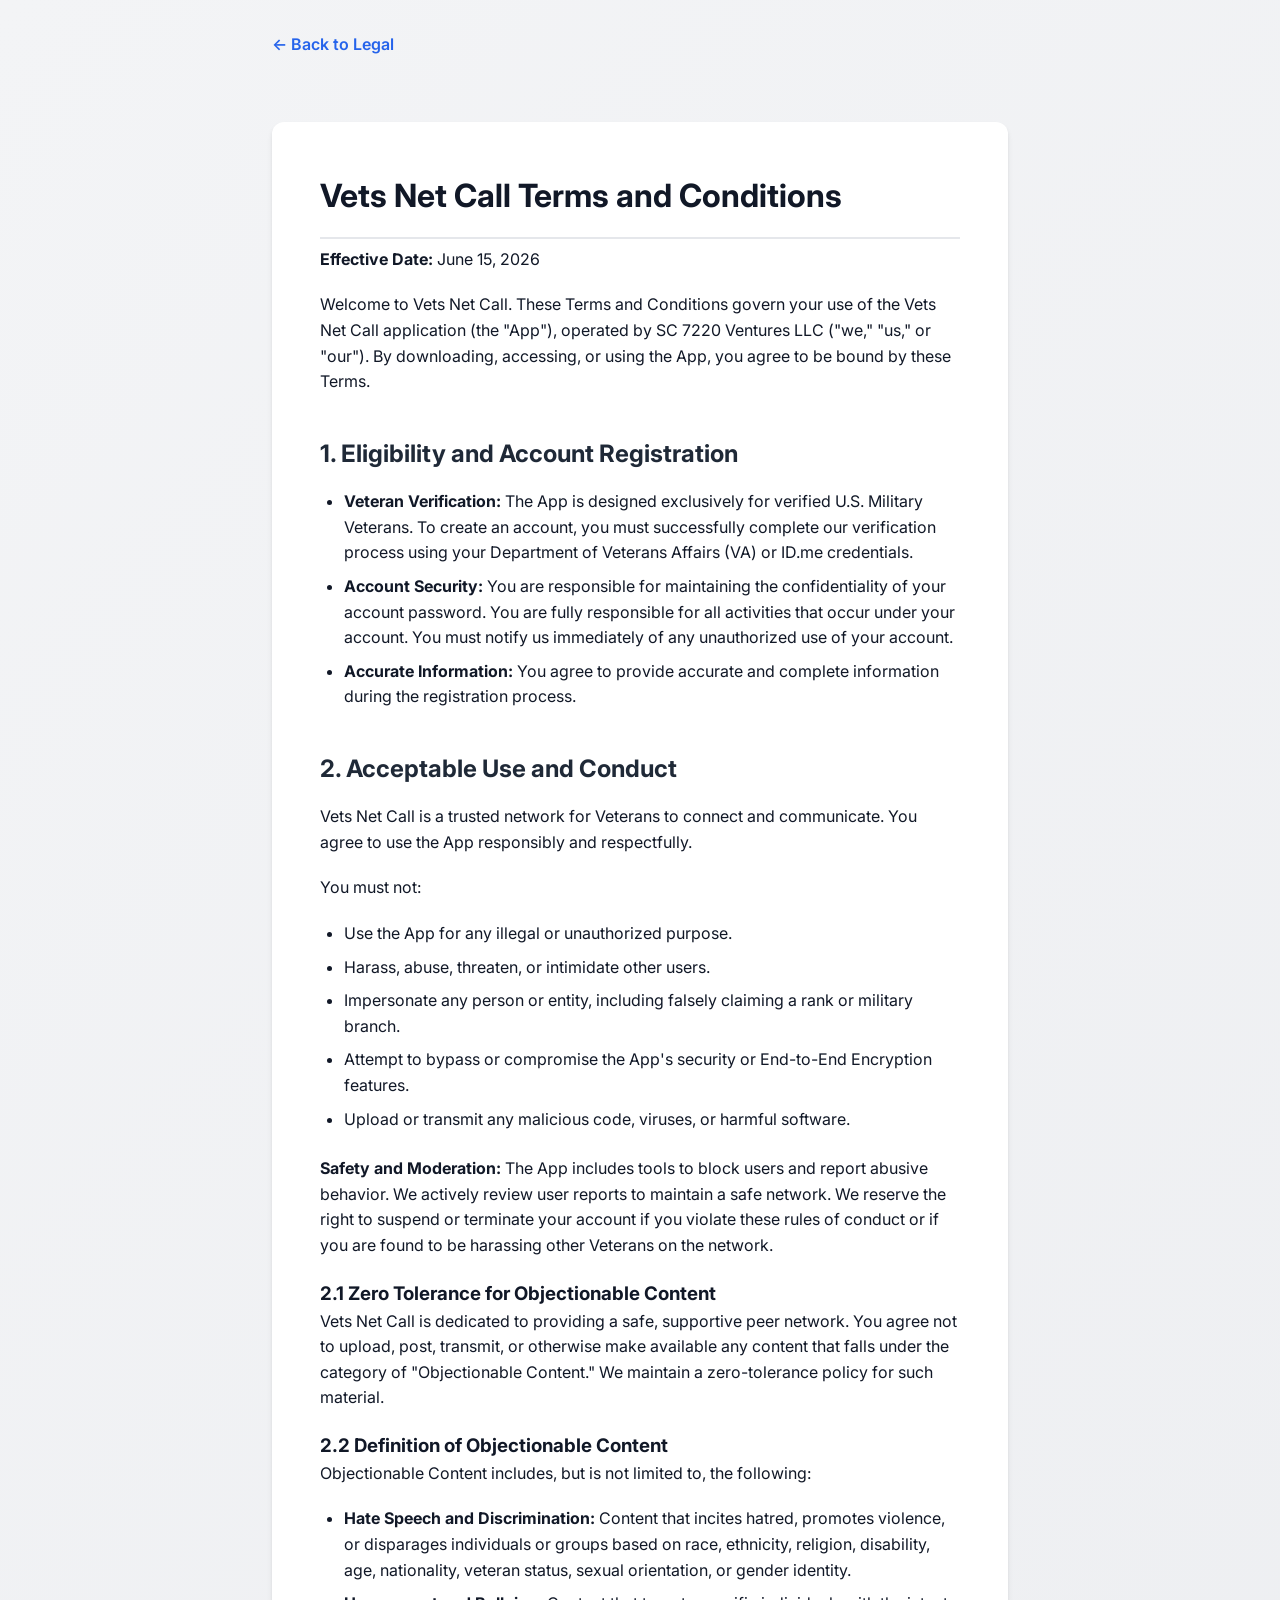
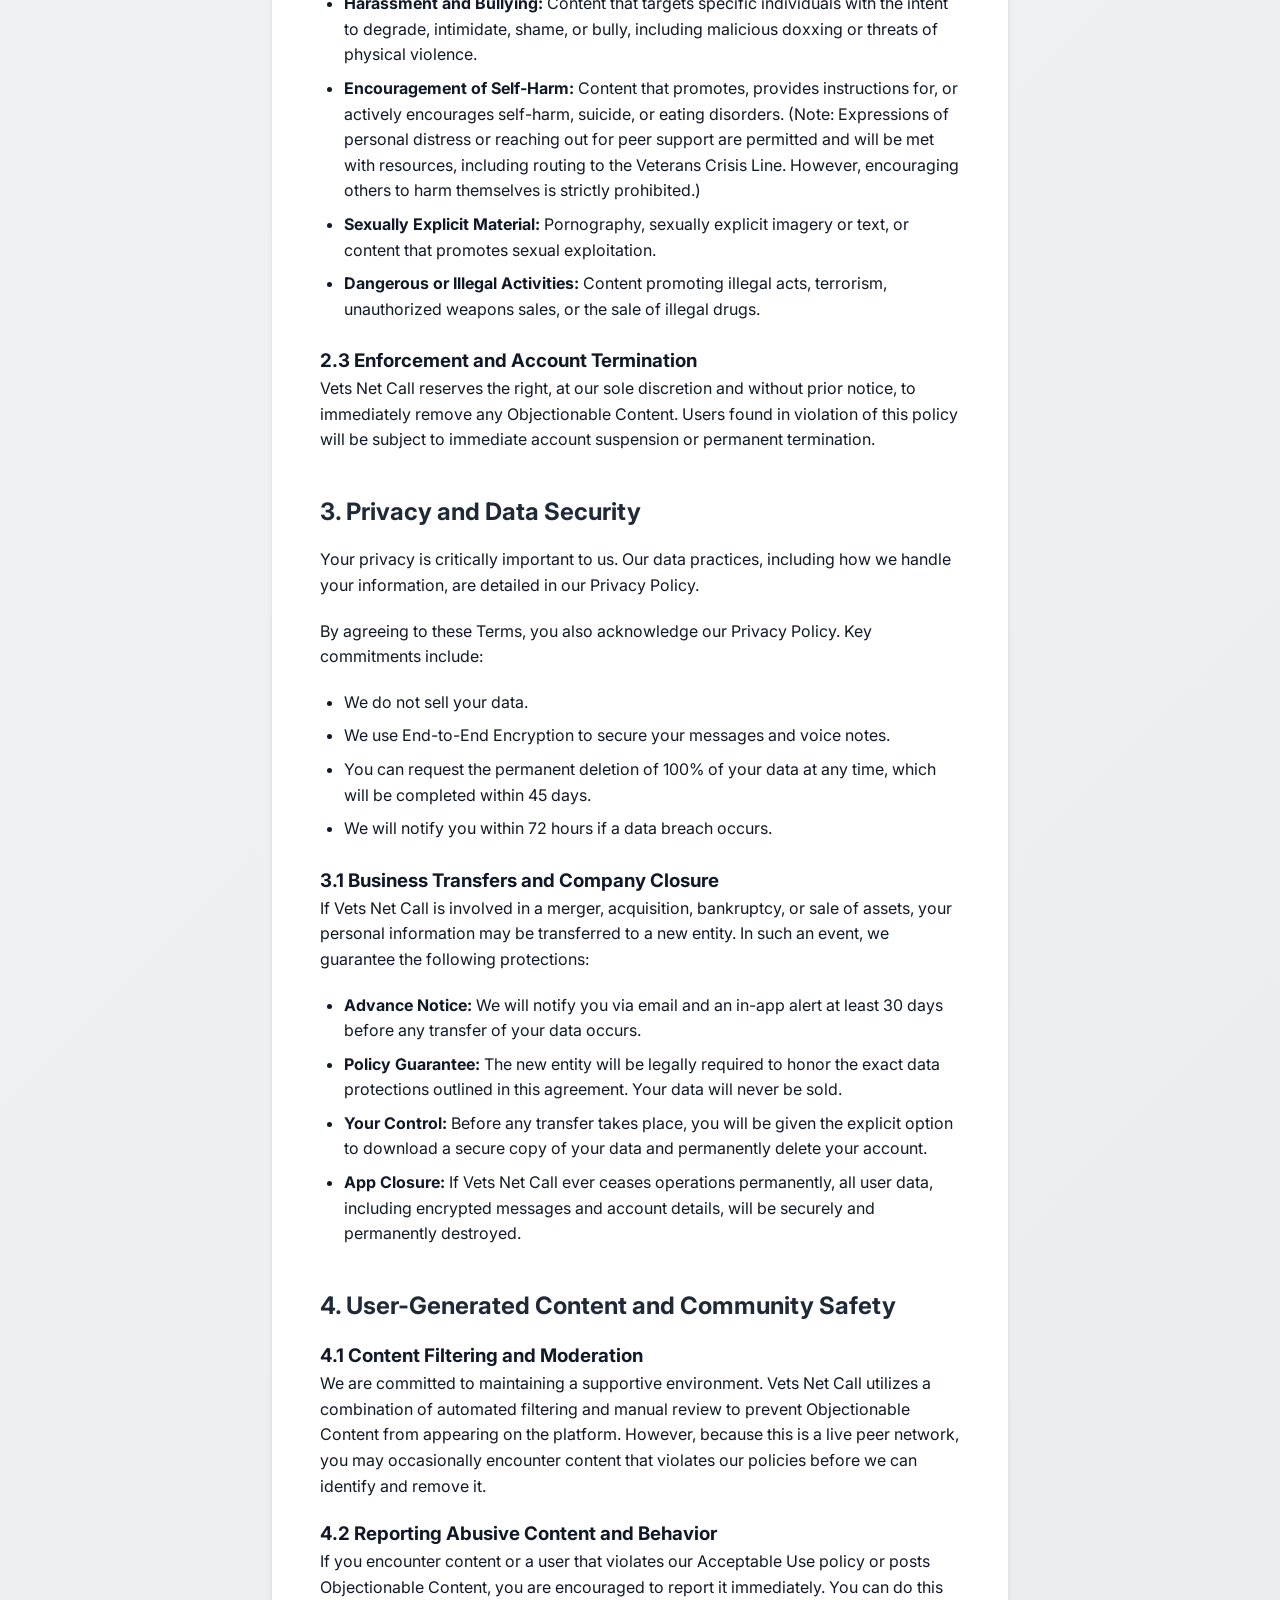
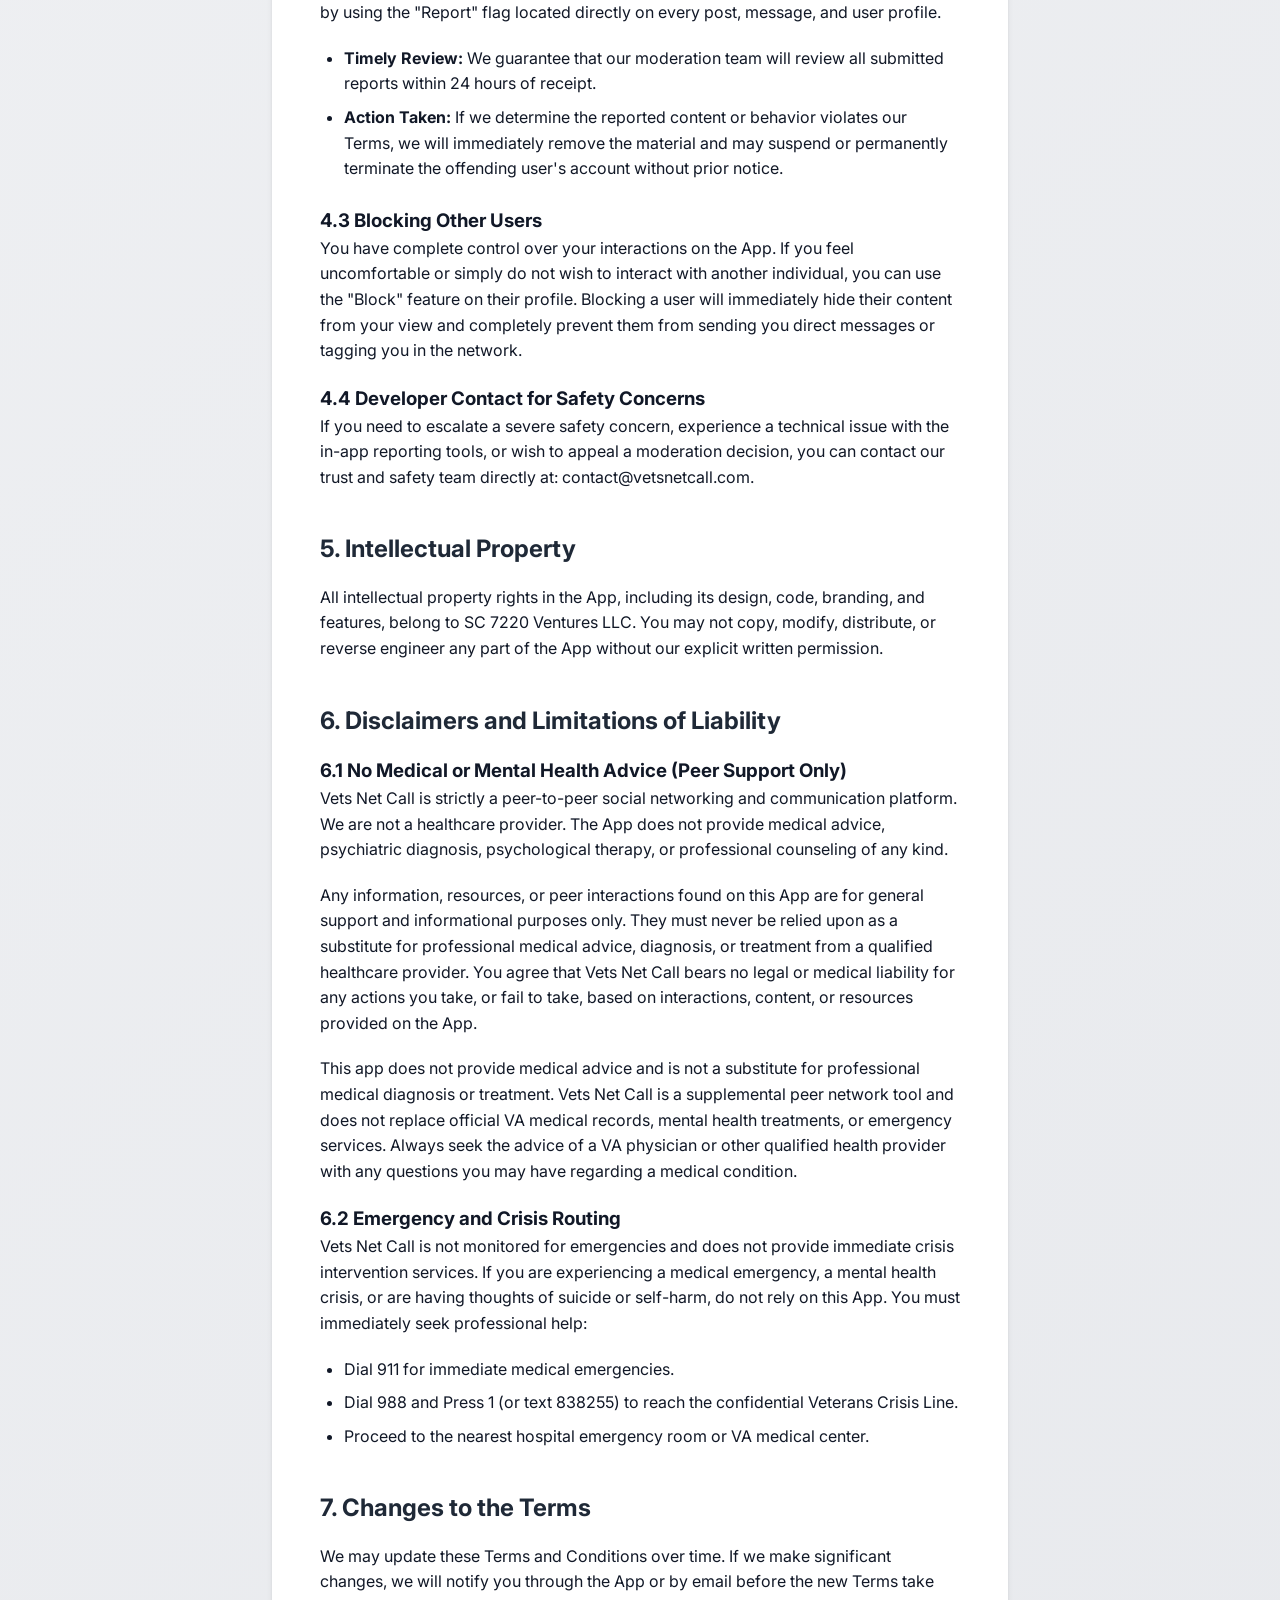
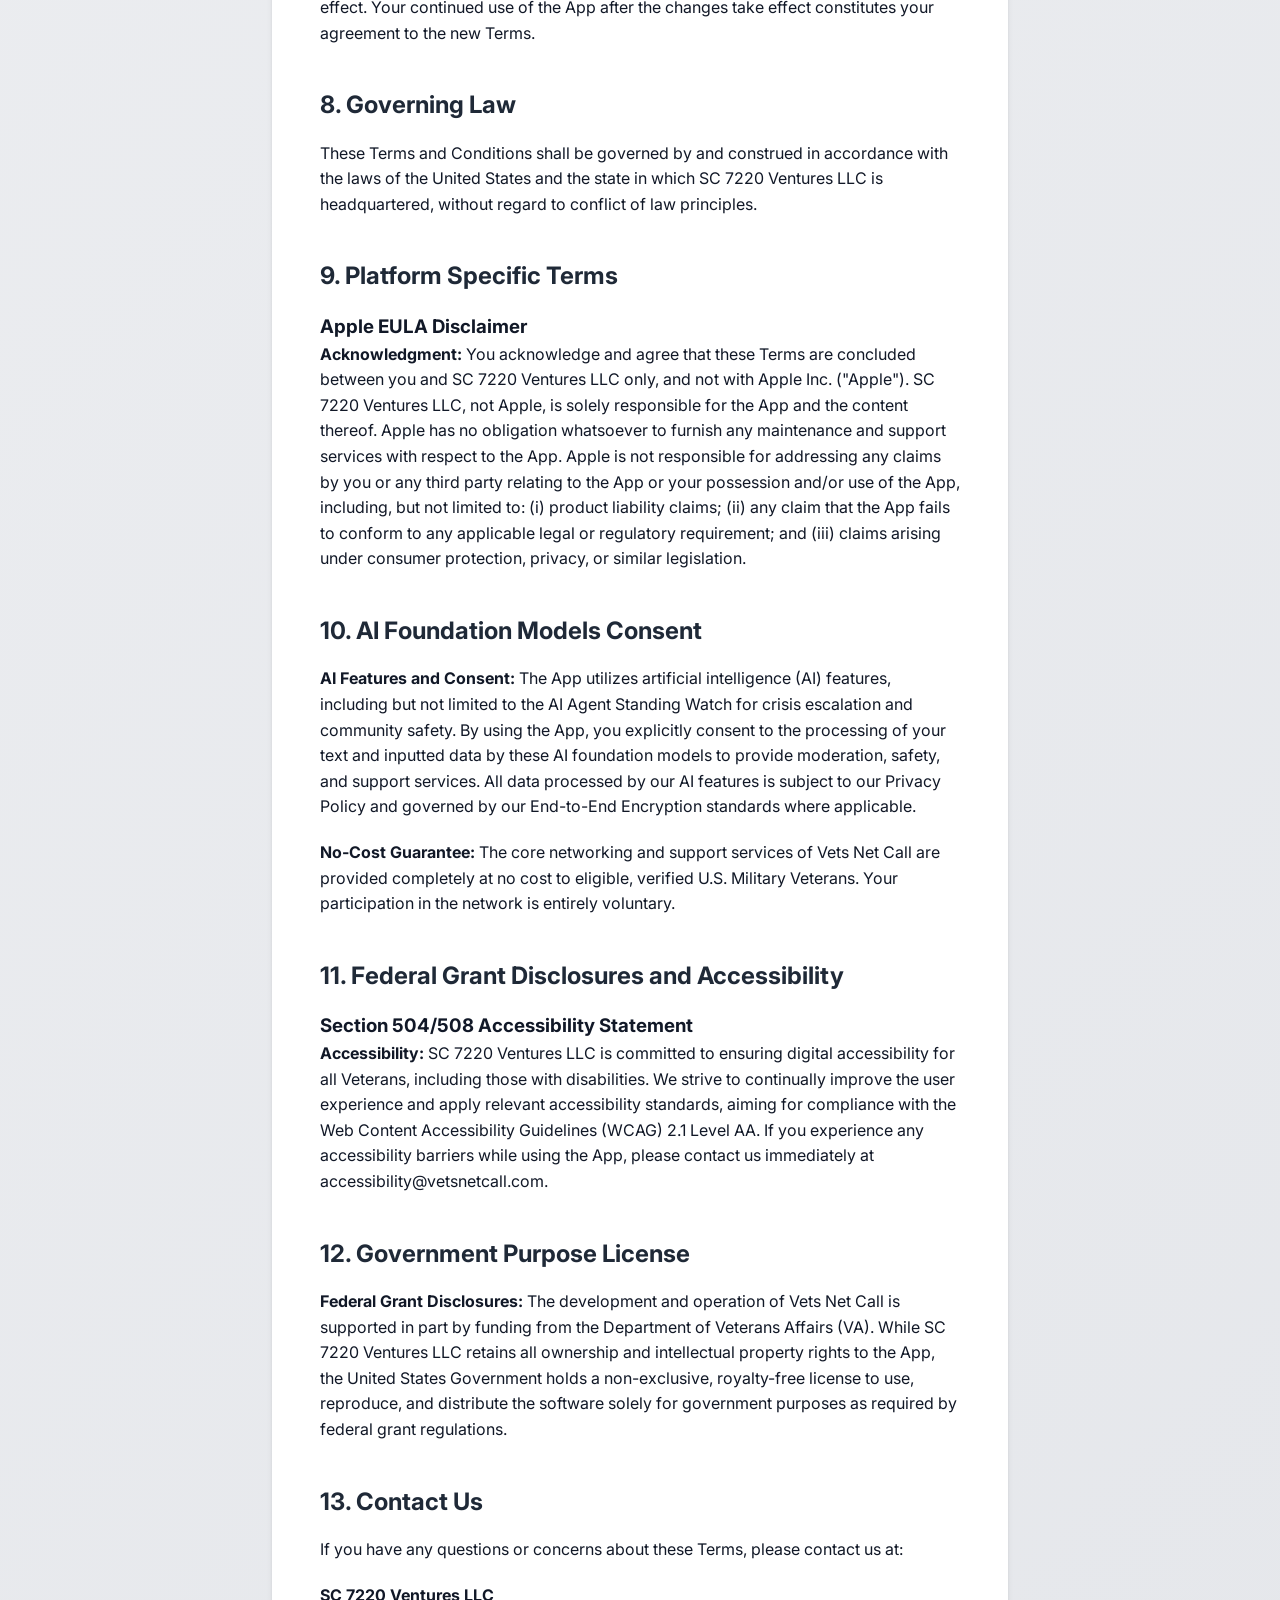
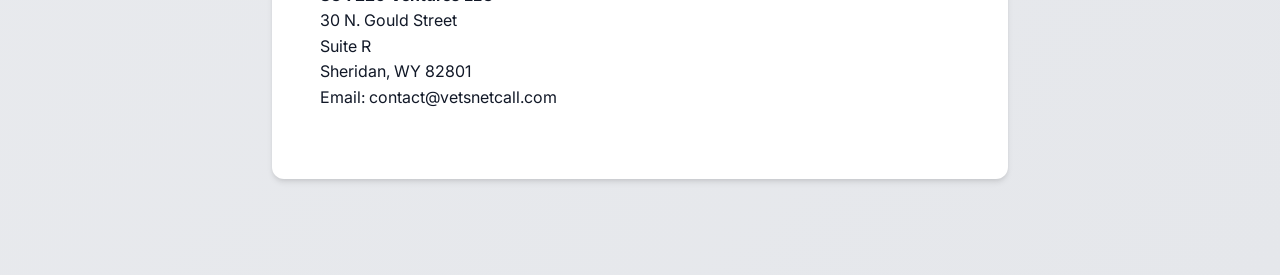
==== terms.html @ d1e1f5ef "Initial commit with updated policies" ====
<!DOCTYPE html>
<html lang="en">
<head>
  <meta charset="UTF-8">
  <meta name="viewport" content="width=device-width, initial-scale=1.0">
  <title>Terms and Conditions - Vets Net Call</title>
  <meta name="description" content="Terms and Conditions of use for the Vets Net Call application.">
  <link rel="preconnect" href="https://fonts.googleapis.com">
  <link rel="preconnect" href="https://fonts.gstatic.com" crossorigin>
  <link href="https://fonts.googleapis.com/css2?family=Inter:wght@400;600;800&display=swap" rel="stylesheet">
  <link rel="stylesheet" href="styles.css">
</head>
<body>
  <main class="container">
    <a href="index.html" class="back-link">&larr; Back to Legal</a>
    
    <div class="document-surface">
      <h1>Vets Net Call Terms and Conditions</h1>
      <p><strong>Effective Date:</strong> June 15, 2026</p>

      <p>Welcome to Vets Net Call. These Terms and Conditions govern your use of the Vets Net Call application (the "App"), operated by SC 7220 Ventures LLC ("we," "us," or "our"). By downloading, accessing, or using the App, you agree to be bound by these Terms.</p>

      <h2>1. Eligibility and Account Registration</h2>
      <ul>
        <li><strong>Veteran Verification:</strong> The App is designed exclusively for verified U.S. Military Veterans. To create an account, you must successfully complete our verification process using your Department of Veterans Affairs (VA) or ID.me credentials.</li>
        <li><strong>Account Security:</strong> You are responsible for maintaining the confidentiality of your account password. You are fully responsible for all activities that occur under your account. You must notify us immediately of any unauthorized use of your account.</li>
        <li><strong>Accurate Information:</strong> You agree to provide accurate and complete information during the registration process.</li>
      </ul>

      <h2>2. Acceptable Use and Conduct</h2>
      <p>Vets Net Call is a trusted network for Veterans to connect and communicate. You agree to use the App responsibly and respectfully.</p>
      
      <p>You must not:</p>
      <ul>
        <li>Use the App for any illegal or unauthorized purpose.</li>
        <li>Harass, abuse, threaten, or intimidate other users.</li>
        <li>Impersonate any person or entity, including falsely claiming a rank or military branch.</li>
        <li>Attempt to bypass or compromise the App's security or End-to-End Encryption features.</li>
        <li>Upload or transmit any malicious code, viruses, or harmful software.</li>
      </ul>
      
      <p><strong>Safety and Moderation:</strong> The App includes tools to block users and report abusive behavior. We actively review user reports to maintain a safe network. We reserve the right to suspend or terminate your account if you violate these rules of conduct or if you are found to be harassing other Veterans on the network.</p>

      <h3>2.1 Zero Tolerance for Objectionable Content</h3>
      <p>Vets Net Call is dedicated to providing a safe, supportive peer network. You agree not to upload, post, transmit, or otherwise make available any content that falls under the category of "Objectionable Content." We maintain a zero-tolerance policy for such material.</p>

      <h3>2.2 Definition of Objectionable Content</h3>
      <p>Objectionable Content includes, but is not limited to, the following:</p>
      <ul>
        <li><strong>Hate Speech and Discrimination:</strong> Content that incites hatred, promotes violence, or disparages individuals or groups based on race, ethnicity, religion, disability, age, nationality, veteran status, sexual orientation, or gender identity.</li>
        <li><strong>Harassment and Bullying:</strong> Content that targets specific individuals with the intent to degrade, intimidate, shame, or bully, including malicious doxxing or threats of physical violence.</li>
        <li><strong>Encouragement of Self-Harm:</strong> Content that promotes, provides instructions for, or actively encourages self-harm, suicide, or eating disorders. (Note: Expressions of personal distress or reaching out for peer support are permitted and will be met with resources, including routing to the Veterans Crisis Line. However, encouraging others to harm themselves is strictly prohibited.)</li>
        <li><strong>Sexually Explicit Material:</strong> Pornography, sexually explicit imagery or text, or content that promotes sexual exploitation.</li>
        <li><strong>Dangerous or Illegal Activities:</strong> Content promoting illegal acts, terrorism, unauthorized weapons sales, or the sale of illegal drugs.</li>
      </ul>

      <h3>2.3 Enforcement and Account Termination</h3>
      <p>Vets Net Call reserves the right, at our sole discretion and without prior notice, to immediately remove any Objectionable Content. Users found in violation of this policy will be subject to immediate account suspension or permanent termination.</p>

      <h2>3. Privacy and Data Security</h2>
      <p>Your privacy is critically important to us. Our data practices, including how we handle your information, are detailed in our Privacy Policy.</p>
      
      <p>By agreeing to these Terms, you also acknowledge our Privacy Policy. Key commitments include:</p>
      <ul>
        <li>We do not sell your data.</li>
        <li>We use End-to-End Encryption to secure your messages and voice notes.</li>
        <li>You can request the permanent deletion of 100% of your data at any time, which will be completed within 45 days.</li>
        <li>We will notify you within 72 hours if a data breach occurs.</li>
      </ul>

      <h3>3.1 Business Transfers and Company Closure</h3>
      <p>If Vets Net Call is involved in a merger, acquisition, bankruptcy, or sale of assets, your personal information may be transferred to a new entity. In such an event, we guarantee the following protections:</p>
      <ul>
        <li><strong>Advance Notice:</strong> We will notify you via email and an in-app alert at least 30 days before any transfer of your data occurs.</li>
        <li><strong>Policy Guarantee:</strong> The new entity will be legally required to honor the exact data protections outlined in this agreement. Your data will never be sold.</li>
        <li><strong>Your Control:</strong> Before any transfer takes place, you will be given the explicit option to download a secure copy of your data and permanently delete your account.</li>
        <li><strong>App Closure:</strong> If Vets Net Call ever ceases operations permanently, all user data, including encrypted messages and account details, will be securely and permanently destroyed.</li>
      </ul>

      <h2>4. User-Generated Content and Community Safety</h2>
      
      <h3>4.1 Content Filtering and Moderation</h3>
      <p>We are committed to maintaining a supportive environment. Vets Net Call utilizes a combination of automated filtering and manual review to prevent Objectionable Content from appearing on the platform. However, because this is a live peer network, you may occasionally encounter content that violates our policies before we can identify and remove it.</p>

      <h3>4.2 Reporting Abusive Content and Behavior</h3>
      <p>If you encounter content or a user that violates our Acceptable Use policy or posts Objectionable Content, you are encouraged to report it immediately. You can do this by using the "Report" flag located directly on every post, message, and user profile.</p>
      <ul>
        <li><strong>Timely Review:</strong> We guarantee that our moderation team will review all submitted reports within 24 hours of receipt.</li>
        <li><strong>Action Taken:</strong> If we determine the reported content or behavior violates our Terms, we will immediately remove the material and may suspend or permanently terminate the offending user's account without prior notice.</li>
      </ul>

      <h3>4.3 Blocking Other Users</h3>
      <p>You have complete control over your interactions on the App. If you feel uncomfortable or simply do not wish to interact with another individual, you can use the "Block" feature on their profile. Blocking a user will immediately hide their content from your view and completely prevent them from sending you direct messages or tagging you in the network.</p>

      <h3>4.4 Developer Contact for Safety Concerns</h3>
      <p>If you need to escalate a severe safety concern, experience a technical issue with the in-app reporting tools, or wish to appeal a moderation decision, you can contact our trust and safety team directly at: contact@vetsnetcall.com.</p>

      <h2>5. Intellectual Property</h2>
      <p>All intellectual property rights in the App, including its design, code, branding, and features, belong to SC 7220 Ventures LLC. You may not copy, modify, distribute, or reverse engineer any part of the App without our explicit written permission.</p>

      <h2>6. Disclaimers and Limitations of Liability</h2>
      
      <h3>6.1 No Medical or Mental Health Advice (Peer Support Only)</h3>
      <p>Vets Net Call is strictly a peer-to-peer social networking and communication platform. We are not a healthcare provider. The App does not provide medical advice, psychiatric diagnosis, psychological therapy, or professional counseling of any kind.</p>
      <p>Any information, resources, or peer interactions found on this App are for general support and informational purposes only. They must never be relied upon as a substitute for professional medical advice, diagnosis, or treatment from a qualified healthcare provider. You agree that Vets Net Call bears no legal or medical liability for any actions you take, or fail to take, based on interactions, content, or resources provided on the App.</p>
      <p>This app does not provide medical advice and is not a substitute for professional medical diagnosis or treatment. Vets Net Call is a supplemental peer network tool and does not replace official VA medical records, mental health treatments, or emergency services. Always seek the advice of a VA physician or other qualified health provider with any questions you may have regarding a medical condition.</p>

      <h3>6.2 Emergency and Crisis Routing</h3>
      <p>Vets Net Call is not monitored for emergencies and does not provide immediate crisis intervention services. If you are experiencing a medical emergency, a mental health crisis, or are having thoughts of suicide or self-harm, do not rely on this App. You must immediately seek professional help:</p>
      <ul>
        <li>Dial 911 for immediate medical emergencies.</li>
        <li>Dial 988 and Press 1 (or text 838255) to reach the confidential Veterans Crisis Line.</li>
        <li>Proceed to the nearest hospital emergency room or VA medical center.</li>
      </ul>

      <h2>7. Changes to the Terms</h2>
      <p>We may update these Terms and Conditions over time. If we make significant changes, we will notify you through the App or by email before the new Terms take effect. Your continued use of the App after the changes take effect constitutes your agreement to the new Terms.</p>

      <h2>8. Governing Law</h2>
      <p>These Terms and Conditions shall be governed by and construed in accordance with the laws of the United States and the state in which SC 7220 Ventures LLC is headquartered, without regard to conflict of law principles.</p>

      <h2>9. Platform Specific Terms</h2>
      <h3>Apple EULA Disclaimer</h3>
      <p><strong>Acknowledgment:</strong> You acknowledge and agree that these Terms are concluded between you and SC 7220 Ventures LLC only, and not with Apple Inc. ("Apple"). SC 7220 Ventures LLC, not Apple, is solely responsible for the App and the content thereof. Apple has no obligation whatsoever to furnish any maintenance and support services with respect to the App. Apple is not responsible for addressing any claims by you or any third party relating to the App or your possession and/or use of the App, including, but not limited to: (i) product liability claims; (ii) any claim that the App fails to conform to any applicable legal or regulatory requirement; and (iii) claims arising under consumer protection, privacy, or similar legislation.</p>

      <h2>10. AI Foundation Models Consent</h2>
      <p><strong>AI Features and Consent:</strong> The App utilizes artificial intelligence (AI) features, including but not limited to the AI Agent Standing Watch for crisis escalation and community safety. By using the App, you explicitly consent to the processing of your text and inputted data by these AI foundation models to provide moderation, safety, and support services. All data processed by our AI features is subject to our Privacy Policy and governed by our End-to-End Encryption standards where applicable.</p>
      <p><strong>No-Cost Guarantee:</strong> The core networking and support services of Vets Net Call are provided completely at no cost to eligible, verified U.S. Military Veterans. Your participation in the network is entirely voluntary.</p>

      <h2>11. Federal Grant Disclosures and Accessibility</h2>
      <h3>Section 504/508 Accessibility Statement</h3>
      <p><strong>Accessibility:</strong> SC 7220 Ventures LLC is committed to ensuring digital accessibility for all Veterans, including those with disabilities. We strive to continually improve the user experience and apply relevant accessibility standards, aiming for compliance with the Web Content Accessibility Guidelines (WCAG) 2.1 Level AA. If you experience any accessibility barriers while using the App, please contact us immediately at accessibility@vetsnetcall.com.</p>

      <h2>12. Government Purpose License</h2>
      <p><strong>Federal Grant Disclosures:</strong> The development and operation of Vets Net Call is supported in part by funding from the Department of Veterans Affairs (VA). While SC 7220 Ventures LLC retains all ownership and intellectual property rights to the App, the United States Government holds a non-exclusive, royalty-free license to use, reproduce, and distribute the software solely for government purposes as required by federal grant regulations.</p>

      <h2>13. Contact Us</h2>
      <p>If you have any questions or concerns about these Terms, please contact us at:</p>
      <p><strong>SC 7220 Ventures LLC</strong><br>
      30 N. Gould Street<br>
      Suite R<br>
      Sheridan, WY 82801<br>
      Email: contact@vetsnetcall.com</p>
    </div>
  </main>
</body>
</html>
---- styles.css ----
/* Base Variables & Reset */
:root {
  --bg-gradient: linear-gradient(135deg, #f3f4f6 0%, #e5e7eb 100%);
  --surface: #ffffff;
  --text-primary: #111827; /* Very high contrast for VA compliance */
  --text-secondary: #374151;
  --primary: #2563eb;
  --primary-hover: #1d4ed8;
  --radius: 12px;
  --shadow: 0 4px 6px -1px rgba(0, 0, 0, 0.1), 0 2px 4px -1px rgba(0, 0, 0, 0.06);
}

* {
  box-sizing: border-box;
  margin: 0;
  padding: 0;
}

body {
  font-family: 'Inter', system-ui, -apple-system, sans-serif;
  background: var(--bg-gradient);
  color: var(--text-primary);
  /* VA Requirement: Font size 14px or larger */
  font-size: 16px; 
  line-height: 1.6;
  min-height: 100vh;
  display: flex;
  flex-direction: column;
}

/* 
  VA Requirement: 
  - Text and background colors that meet minimum WCAG contrast requirements of at least 4.5:1. 
  - No narrow column widths. 
*/
.container {
  width: 100%;
  /* Ensures column isn't narrow, but maintains readability */
  max-width: 800px; 
  margin: 0 auto;
  padding: 2rem;
  flex: 1;
}

/* Header & Hero */
.hero {
  text-align: center;
  padding: 4rem 2rem;
}

.hero h1 {
  font-size: 2.5rem;
  font-weight: 800;
  letter-spacing: -0.025em;
  margin-bottom: 1rem;
  background: linear-gradient(to right, #111827, #374151);
  -webkit-background-clip: text;
  color: transparent;
}

.hero p {
  color: var(--text-secondary);
  font-size: 1.125rem;
  margin-bottom: 3rem;
}

/* Buttons Container */
.button-group {
  display: flex;
  gap: 1.5rem;
  justify-content: center;
  flex-wrap: wrap;
}

/* Premium Button Styling */
.btn {
  display: inline-flex;
  align-items: center;
  justify-content: center;
  padding: 1rem 2rem;
  font-size: 1.125rem;
  font-weight: 600;
  color: #ffffff;
  background-color: var(--primary);
  border-radius: var(--radius);
  text-decoration: none;
  transition: all 0.2s ease-in-out;
  box-shadow: var(--shadow);
  border: 2px solid transparent;
}

.btn:hover {
  background-color: var(--primary-hover);
  transform: translateY(-2px);
  box-shadow: 0 10px 15px -3px rgba(0, 0, 0, 0.1), 0 4px 6px -2px rgba(0, 0, 0, 0.05);
}

.btn:focus-visible {
  outline: none;
  border-color: #000000;
  box-shadow: 0 0 0 4px rgba(37, 99, 235, 0.2);
}

/* Legal Document Styling (VA Compliant) */
.document-surface {
  background-color: var(--surface);
  border-radius: var(--radius);
  padding: 3rem;
  box-shadow: var(--shadow);
  margin-top: 2rem;
  margin-bottom: 4rem;
}

.document-surface h1 {
  font-size: 2rem;
  margin-bottom: 0.5rem;
  border-bottom: 2px solid #e5e7eb;
  padding-bottom: 1rem;
}

.document-surface h2 {
  font-size: 1.5rem;
  margin-top: 2.5rem;
  margin-bottom: 1rem;
  color: #1f2937;
}

.document-surface p {
  /* VA Requirement: No long, unbroken paragraphs. */
  margin-bottom: 1.25rem;
}

.document-surface ul {
  margin-bottom: 1.5rem;
  padding-left: 1.5rem;
}

.document-surface li {
  margin-bottom: 0.5rem;
}

.back-link {
  display: inline-flex;
  align-items: center;
  margin-bottom: 2rem;
  color: var(--primary);
  text-decoration: none;
  font-weight: 600;
  transition: color 0.2s;
}

.back-link:hover {
  color: var(--primary-hover);
  text-decoration: underline;
}

@media (max-width: 600px) {
  .document-surface {
    padding: 1.5rem;
  }
  .button-group {
    flex-direction: column;
  }
  .btn {
    width: 100%;
  }
}
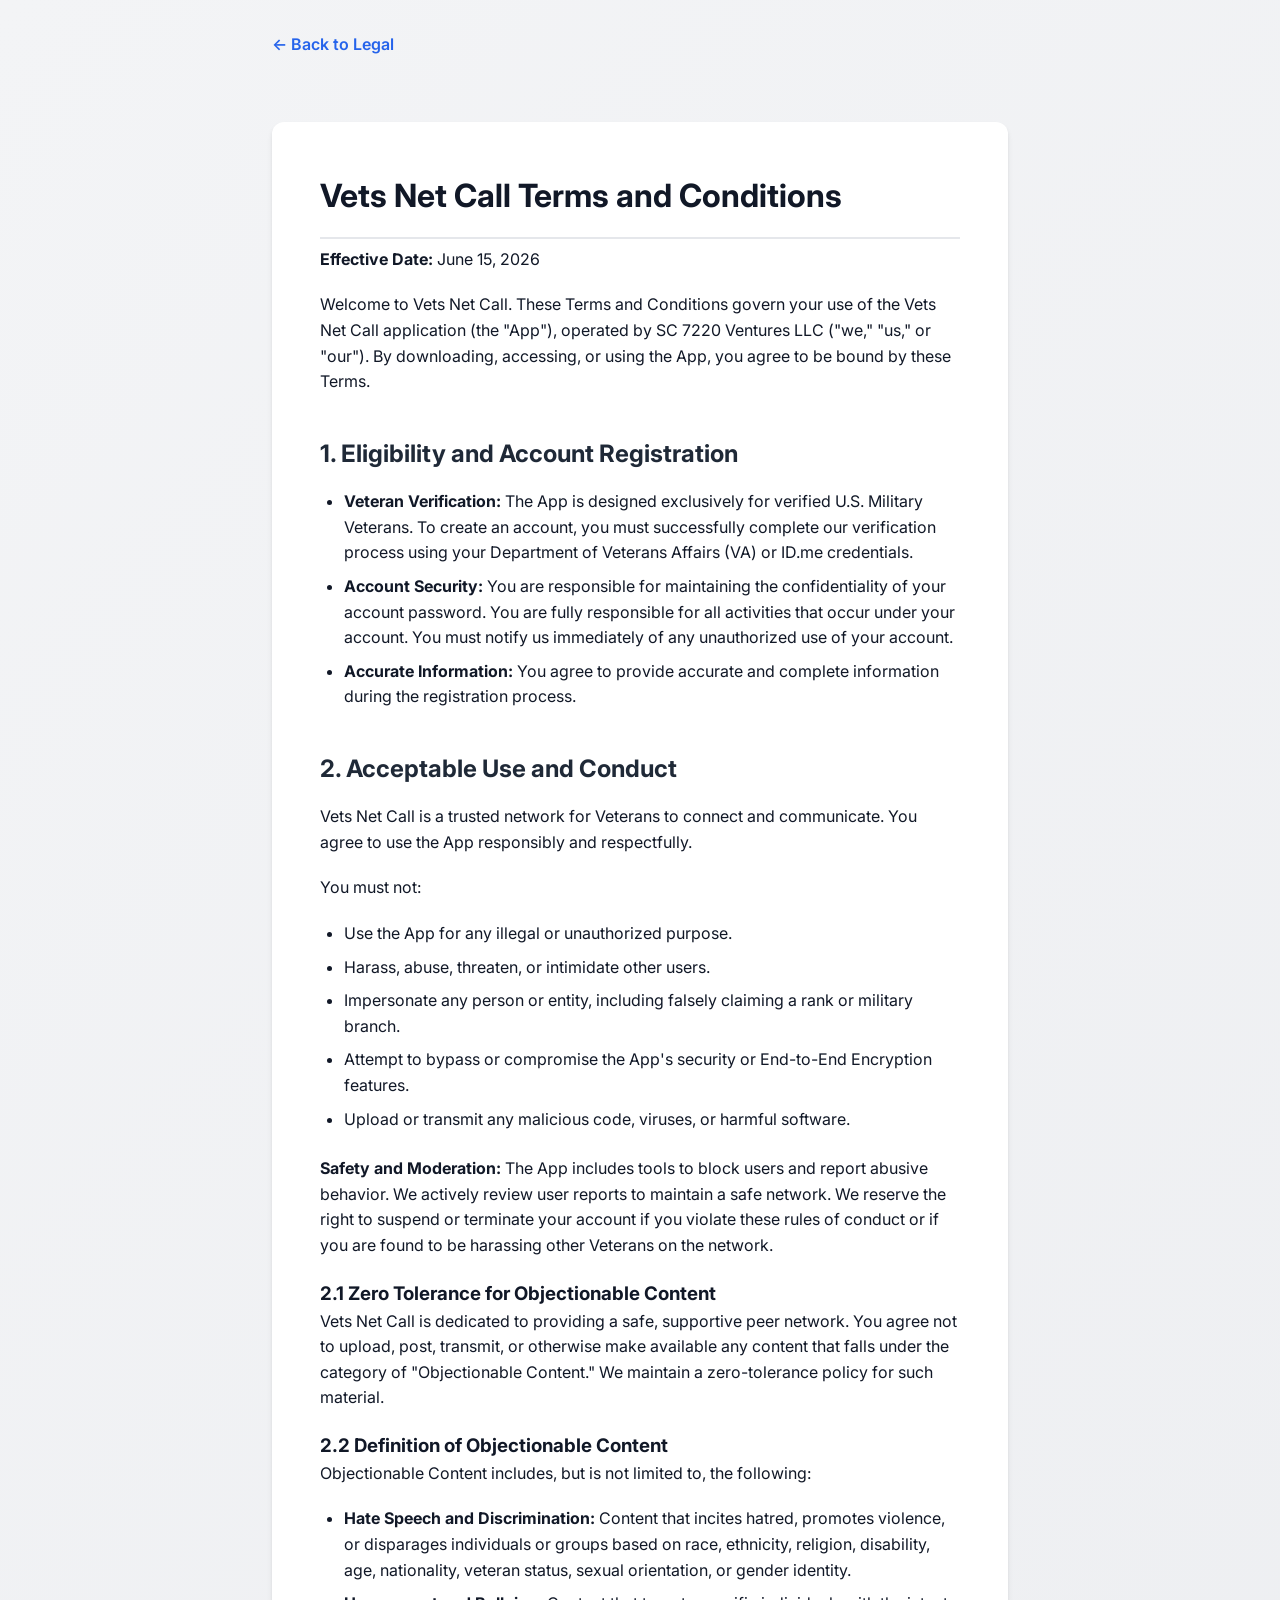
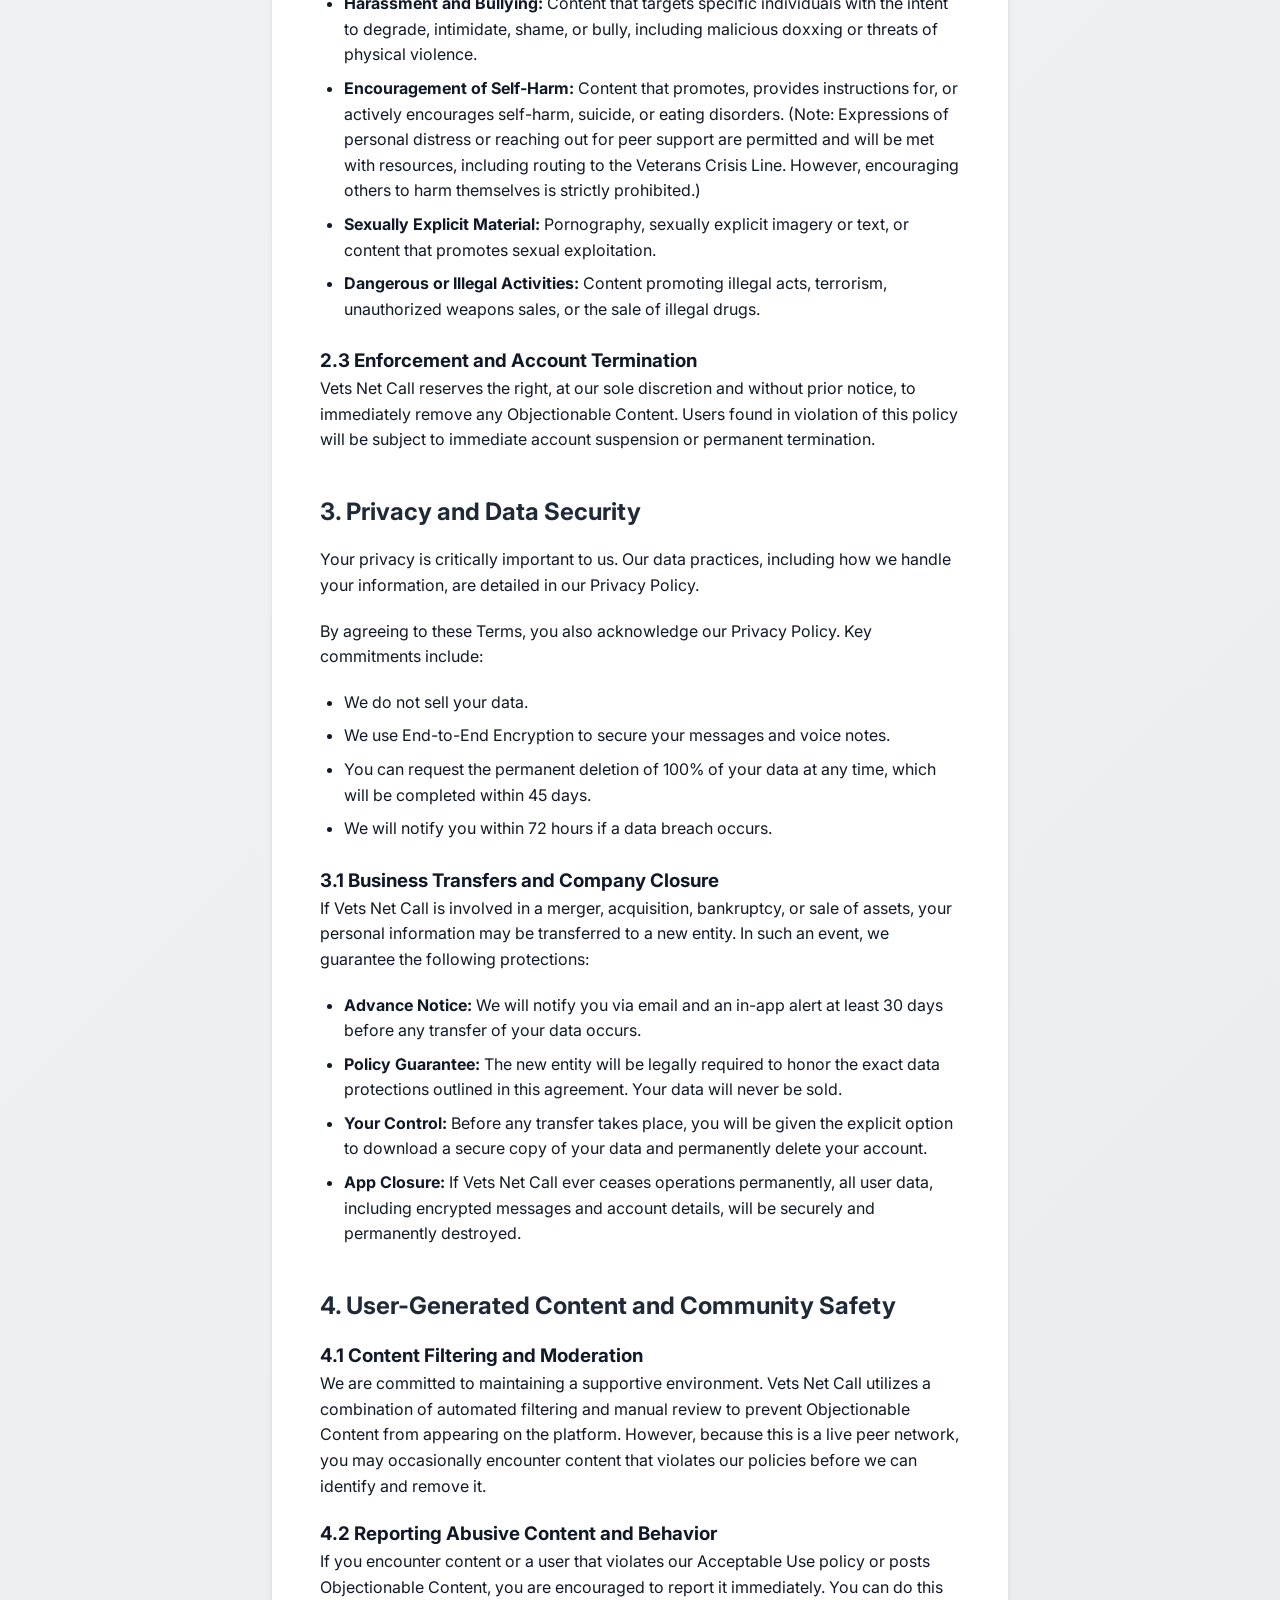
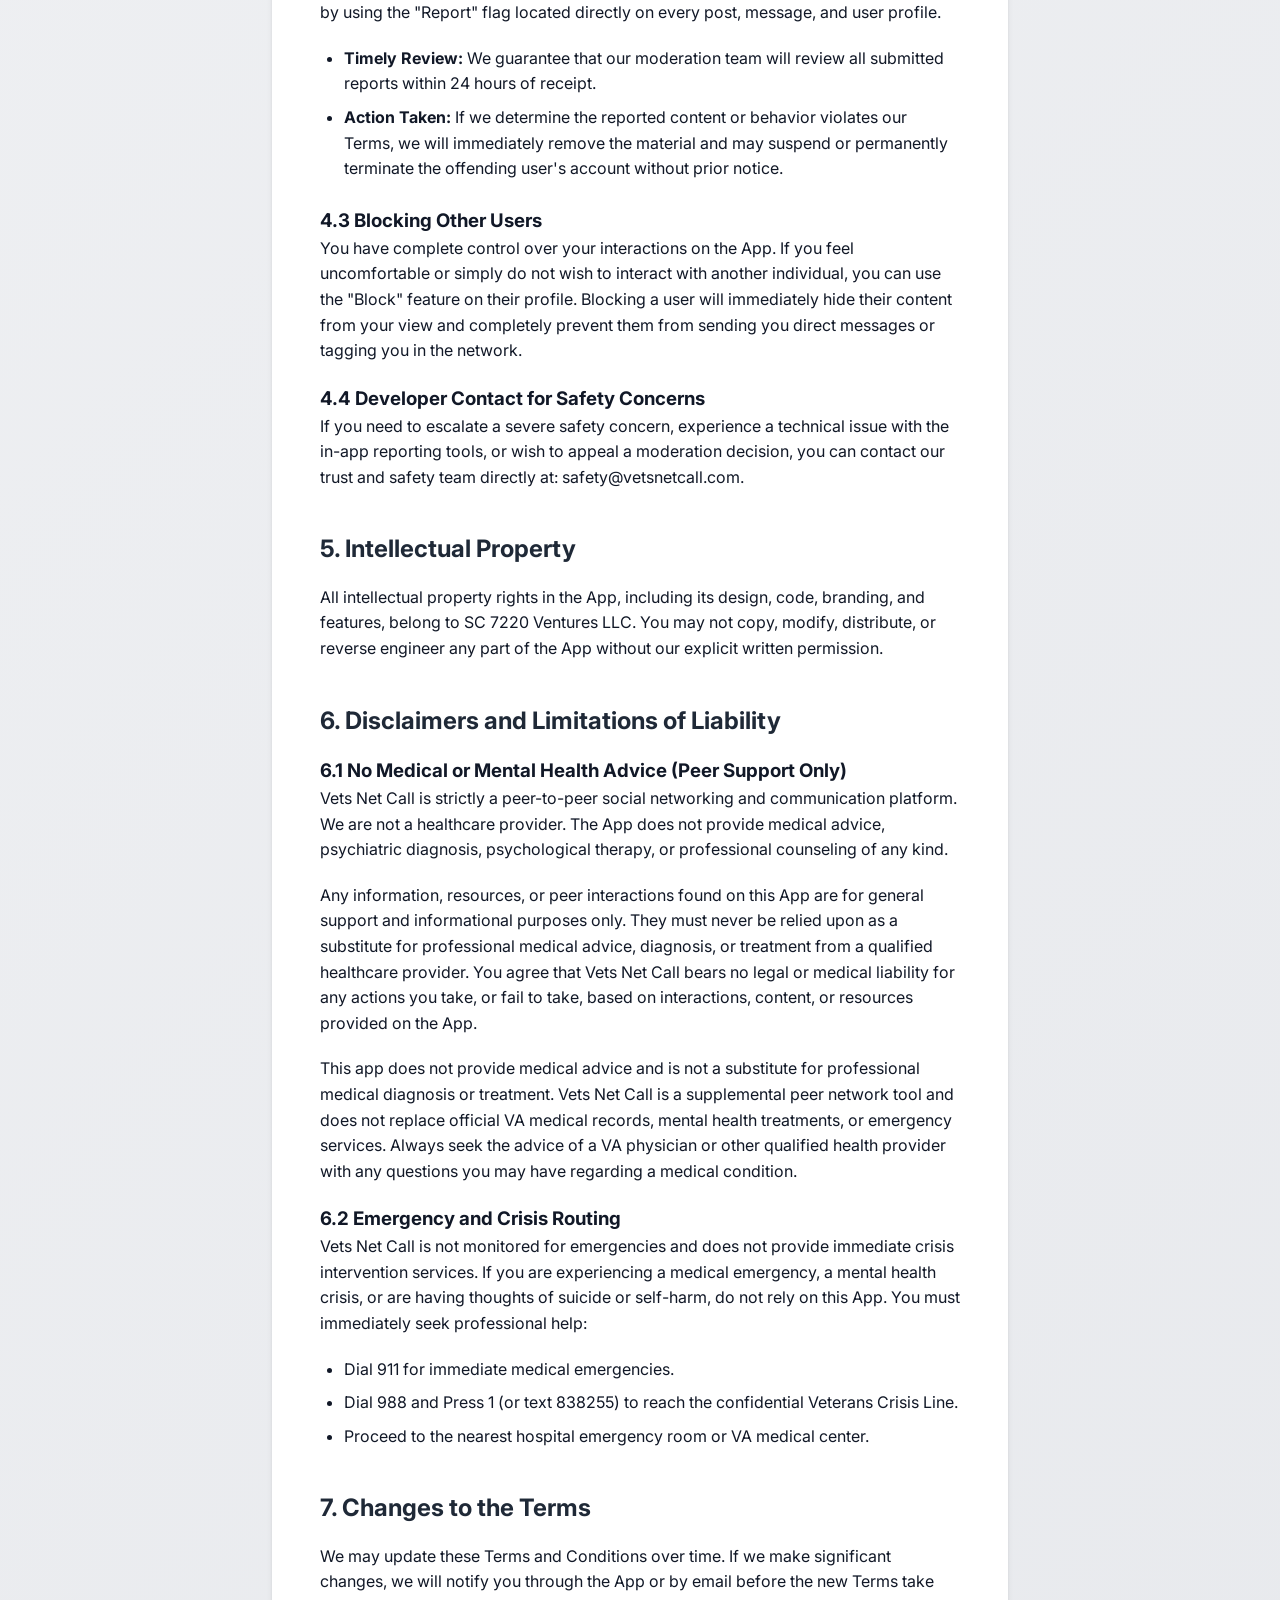
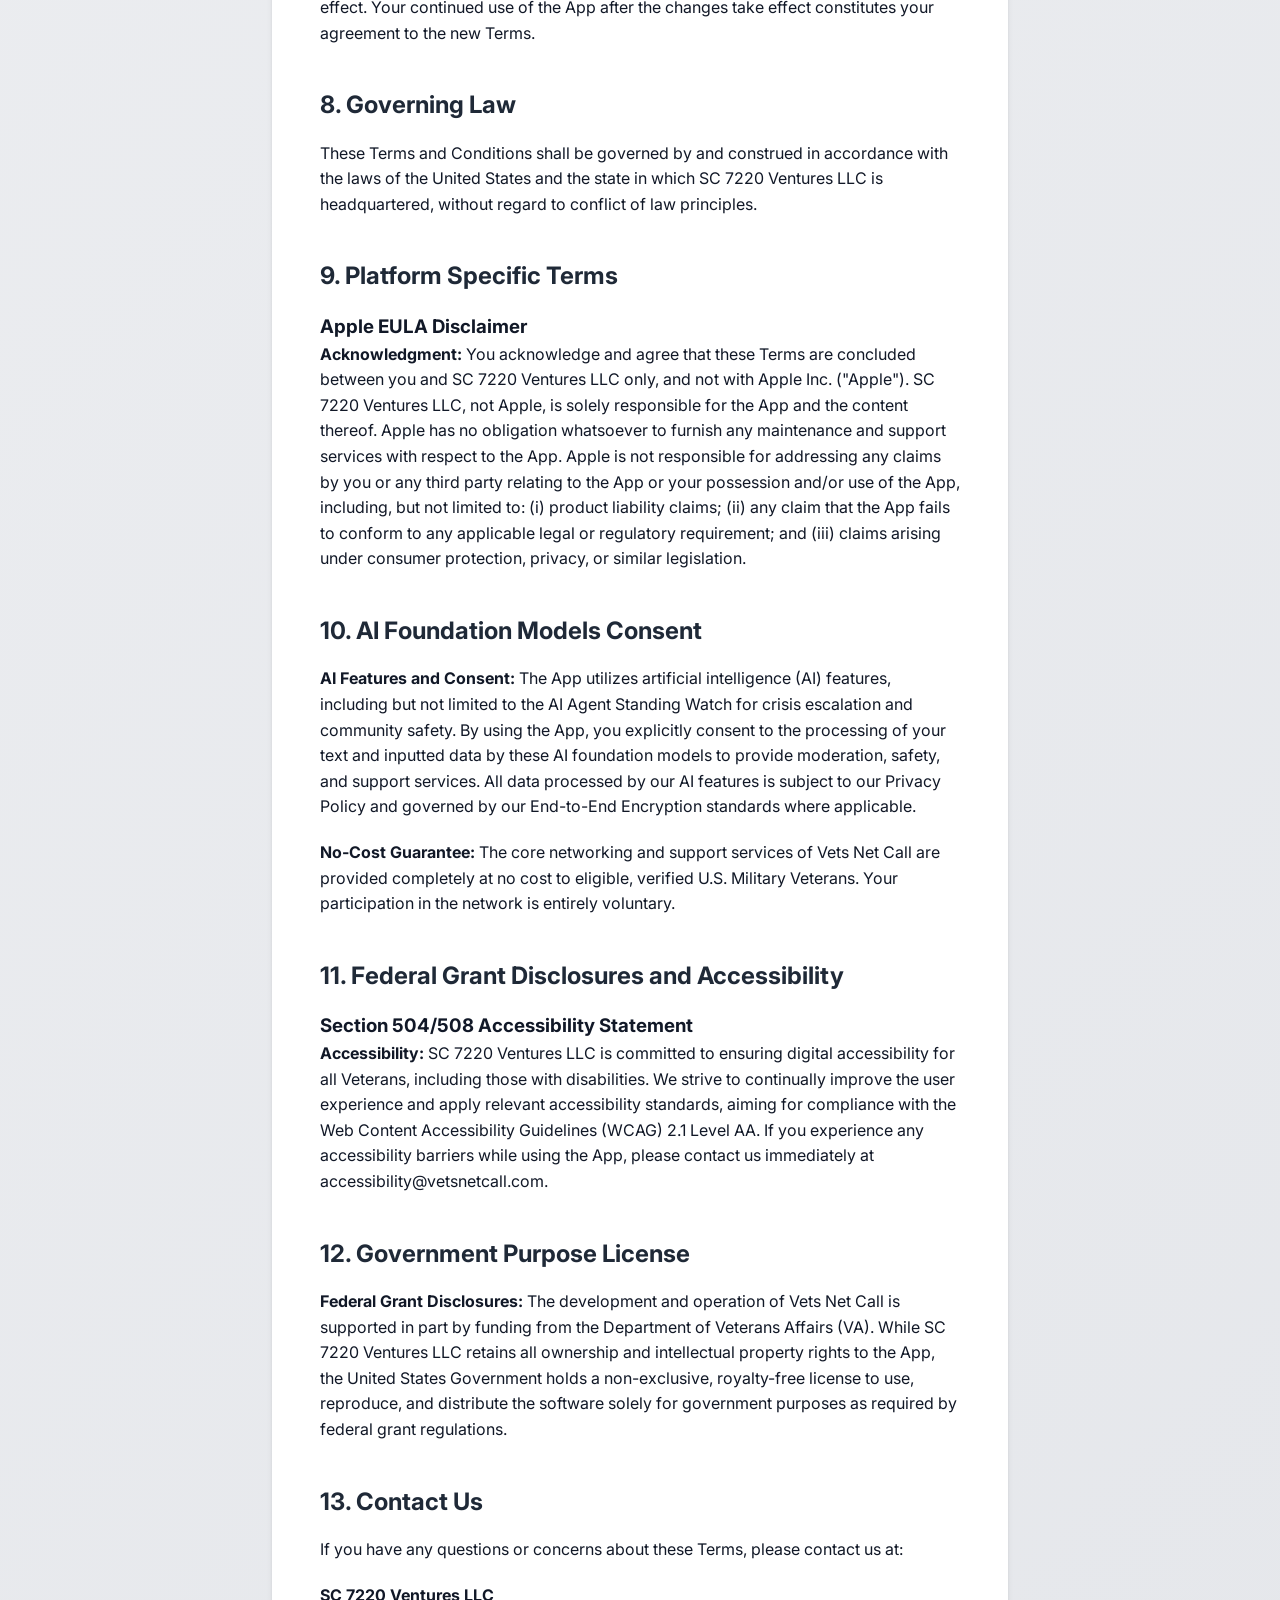
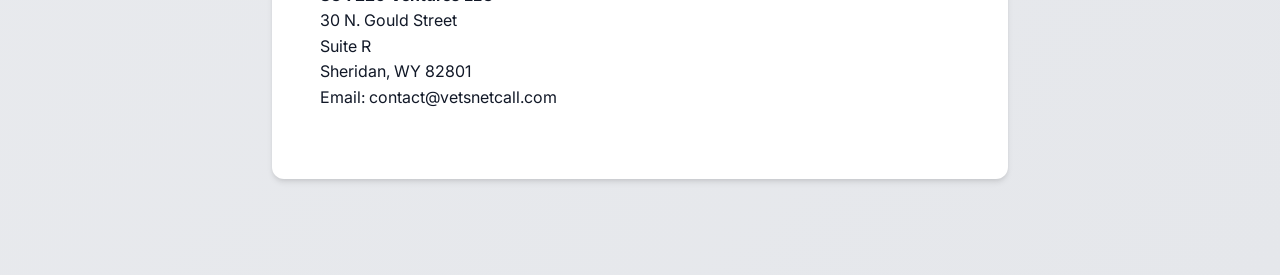
==== commit 010e8335: "Update safety email address in terms" ====
--- a/terms.html
+++ b/terms.html
@@ -93,7 +93,7 @@
       <p>You have complete control over your interactions on the App. If you feel uncomfortable or simply do not wish to interact with another individual, you can use the "Block" feature on their profile. Blocking a user will immediately hide their content from your view and completely prevent them from sending you direct messages or tagging you in the network.</p>
 
       <h3>4.4 Developer Contact for Safety Concerns</h3>
-      <p>If you need to escalate a severe safety concern, experience a technical issue with the in-app reporting tools, or wish to appeal a moderation decision, you can contact our trust and safety team directly at: contact@vetsnetcall.com.</p>
+      <p>If you need to escalate a severe safety concern, experience a technical issue with the in-app reporting tools, or wish to appeal a moderation decision, you can contact our trust and safety team directly at: safety@vetsnetcall.com.</p>
 
       <h2>5. Intellectual Property</h2>
       <p>All intellectual property rights in the App, including its design, code, branding, and features, belong to SC 7220 Ventures LLC. You may not copy, modify, distribute, or reverse engineer any part of the App without our explicit written permission.</p>
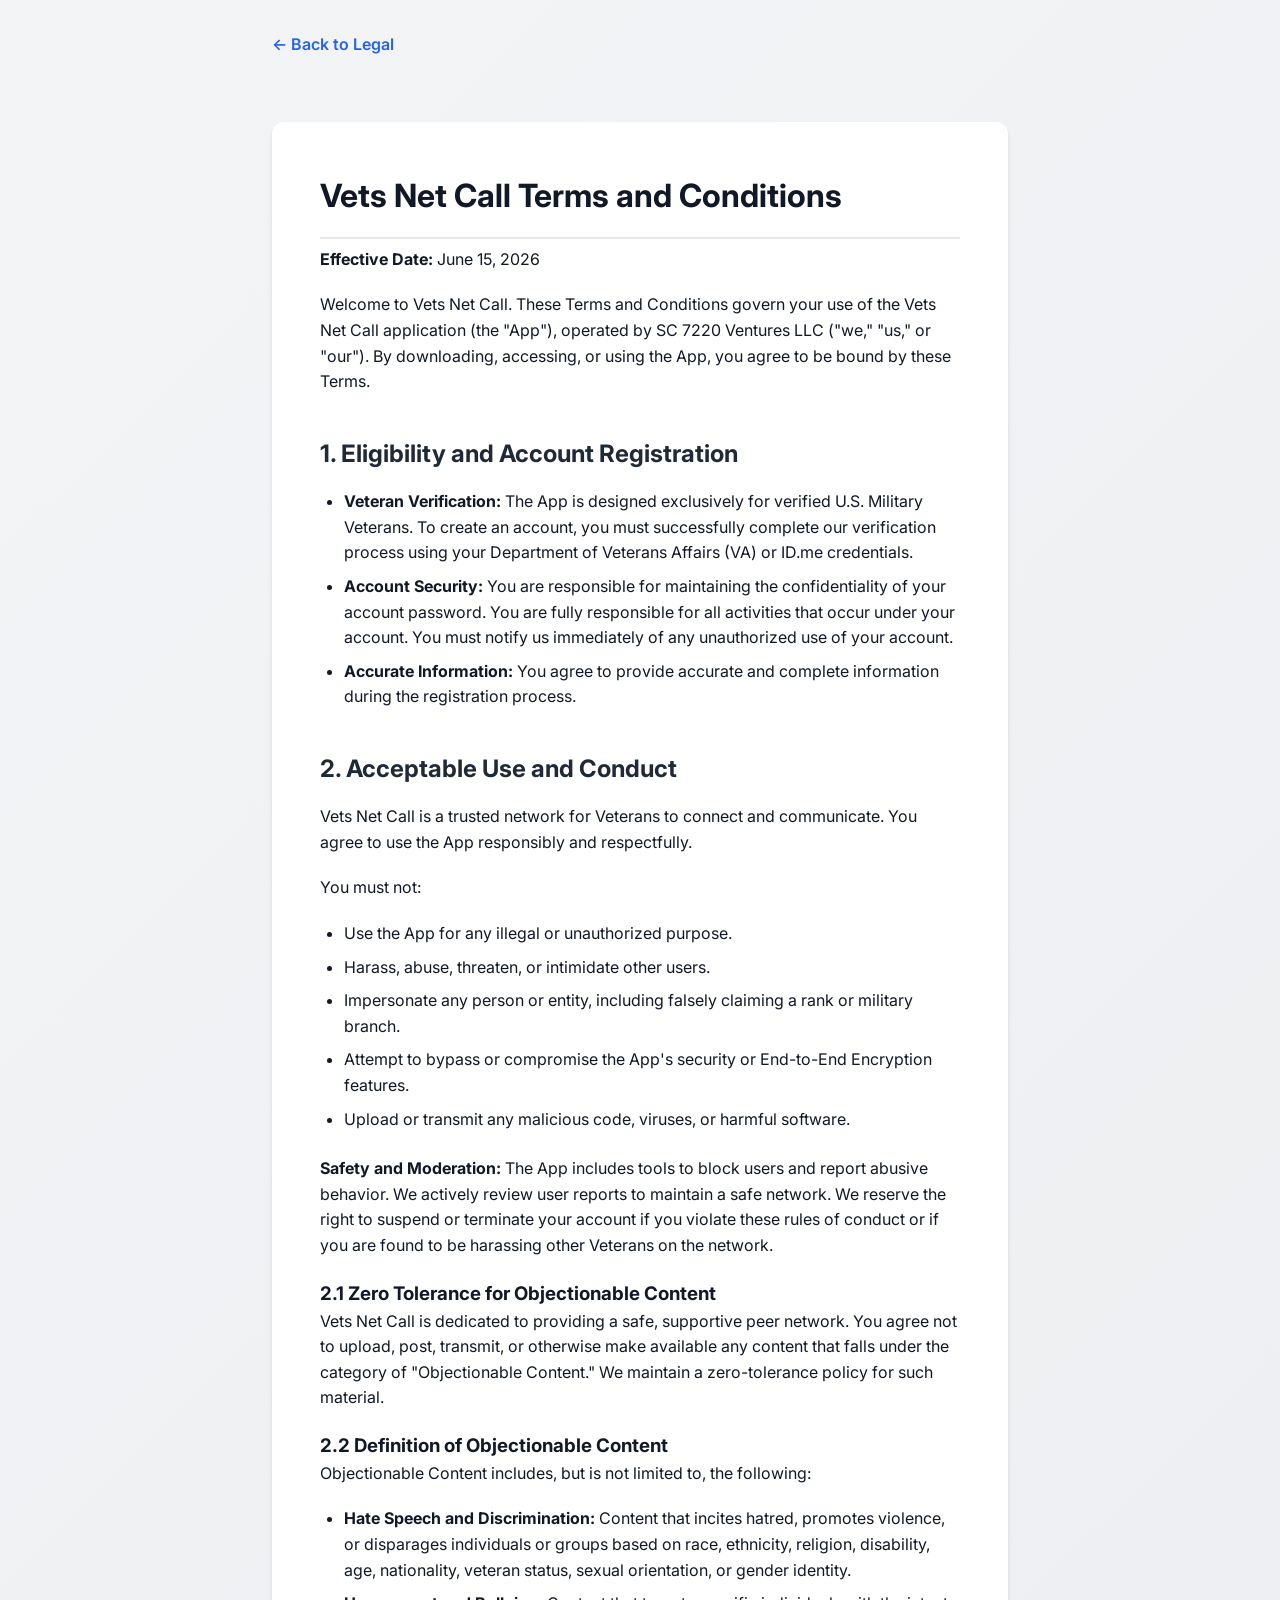
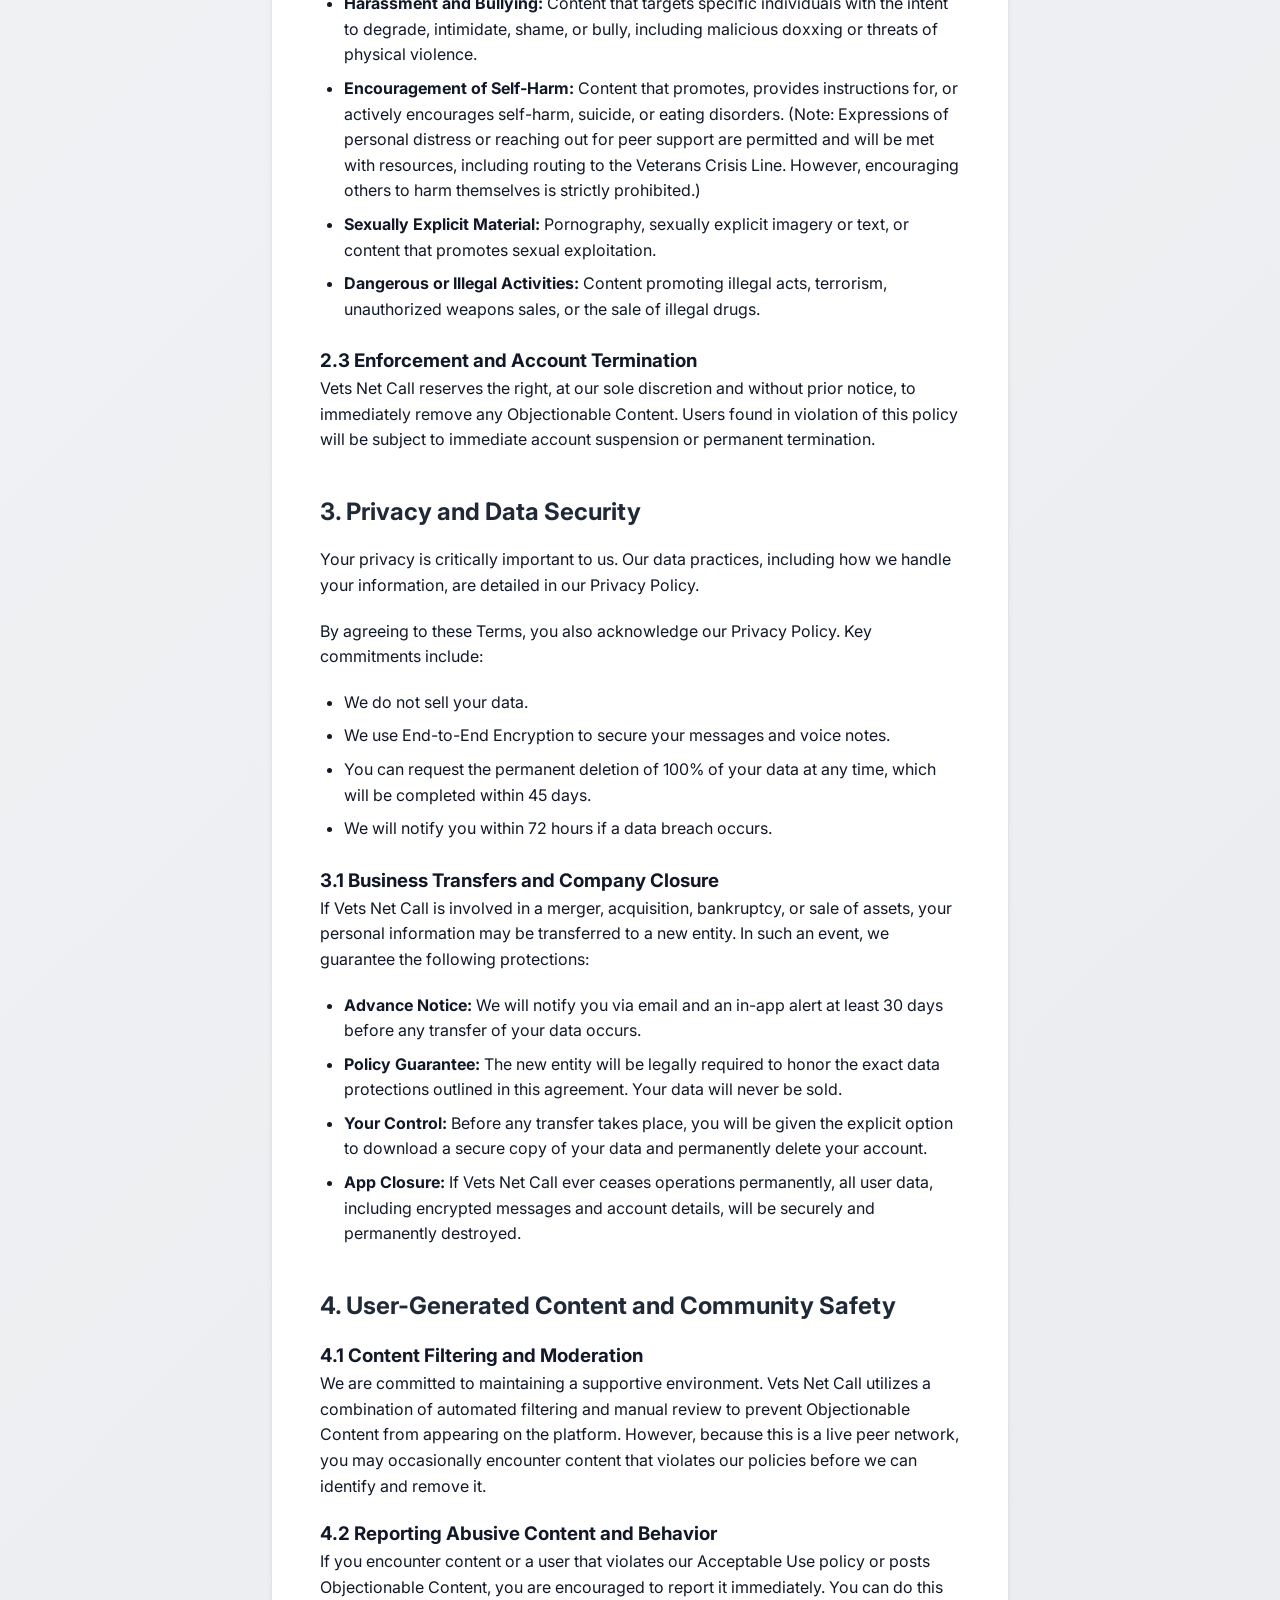
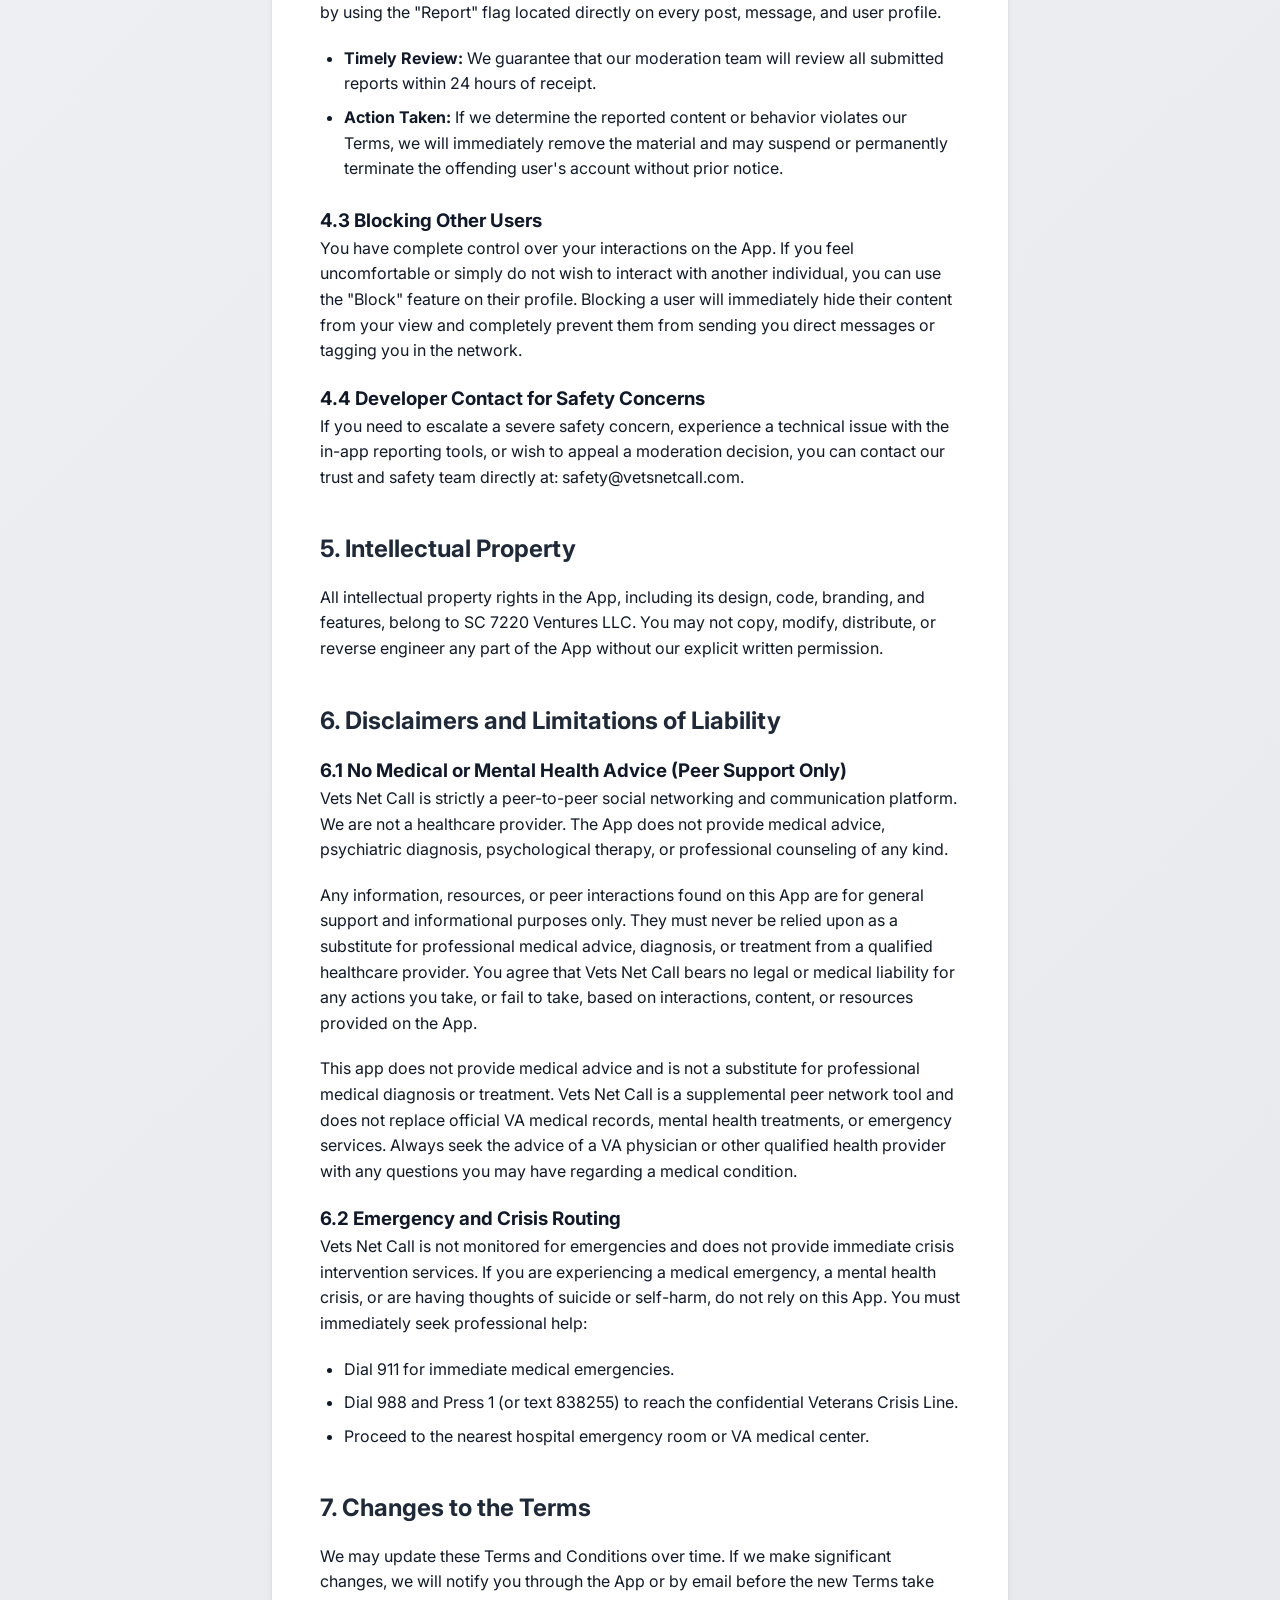
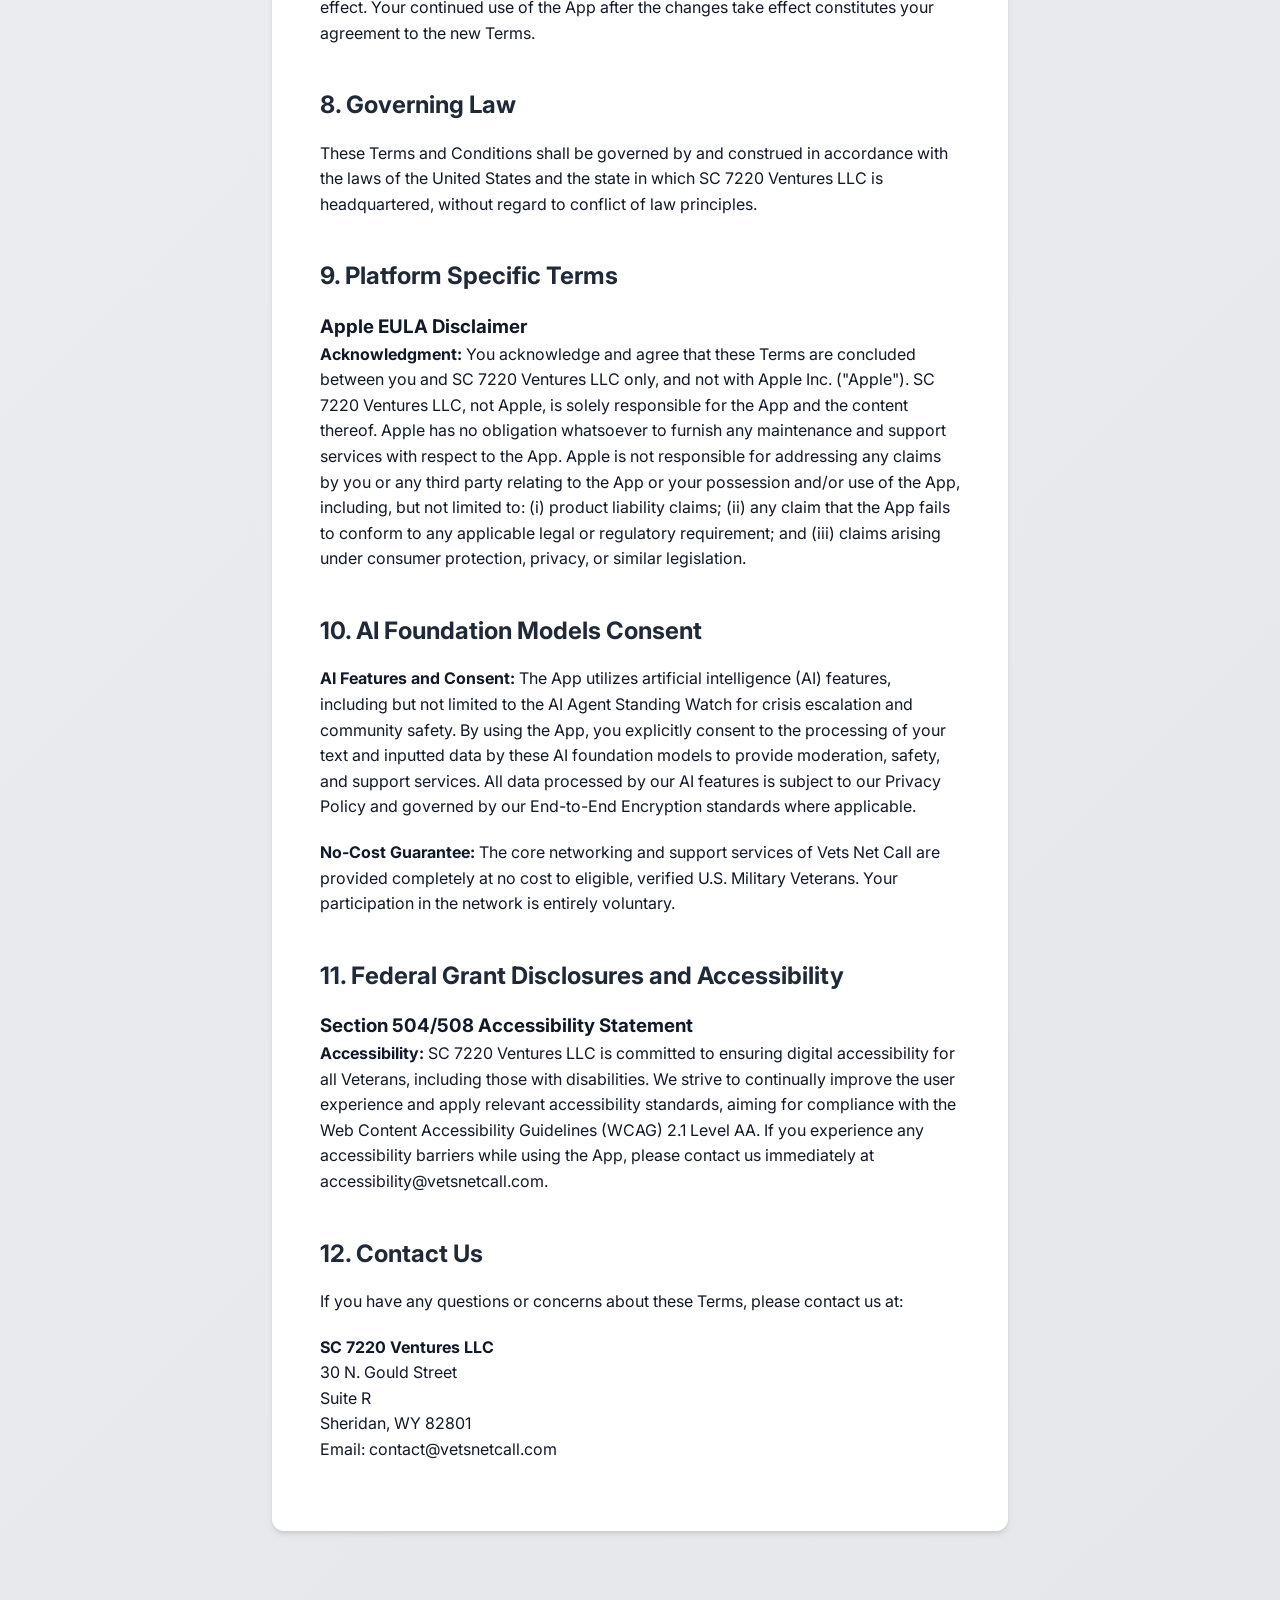
==== commit 6e5c8dad: "Remove Section 12 and renumber Section 13 to 12" ====
--- a/terms.html
+++ b/terms.html
@@ -131,10 +131,7 @@
       <h3>Section 504/508 Accessibility Statement</h3>
       <p><strong>Accessibility:</strong> SC 7220 Ventures LLC is committed to ensuring digital accessibility for all Veterans, including those with disabilities. We strive to continually improve the user experience and apply relevant accessibility standards, aiming for compliance with the Web Content Accessibility Guidelines (WCAG) 2.1 Level AA. If you experience any accessibility barriers while using the App, please contact us immediately at accessibility@vetsnetcall.com.</p>
 
-      <h2>12. Government Purpose License</h2>
-      <p><strong>Federal Grant Disclosures:</strong> The development and operation of Vets Net Call is supported in part by funding from the Department of Veterans Affairs (VA). While SC 7220 Ventures LLC retains all ownership and intellectual property rights to the App, the United States Government holds a non-exclusive, royalty-free license to use, reproduce, and distribute the software solely for government purposes as required by federal grant regulations.</p>
-
-      <h2>13. Contact Us</h2>
+      <h2>12. Contact Us</h2>
       <p>If you have any questions or concerns about these Terms, please contact us at:</p>
       <p><strong>SC 7220 Ventures LLC</strong><br>
       30 N. Gould Street<br>
